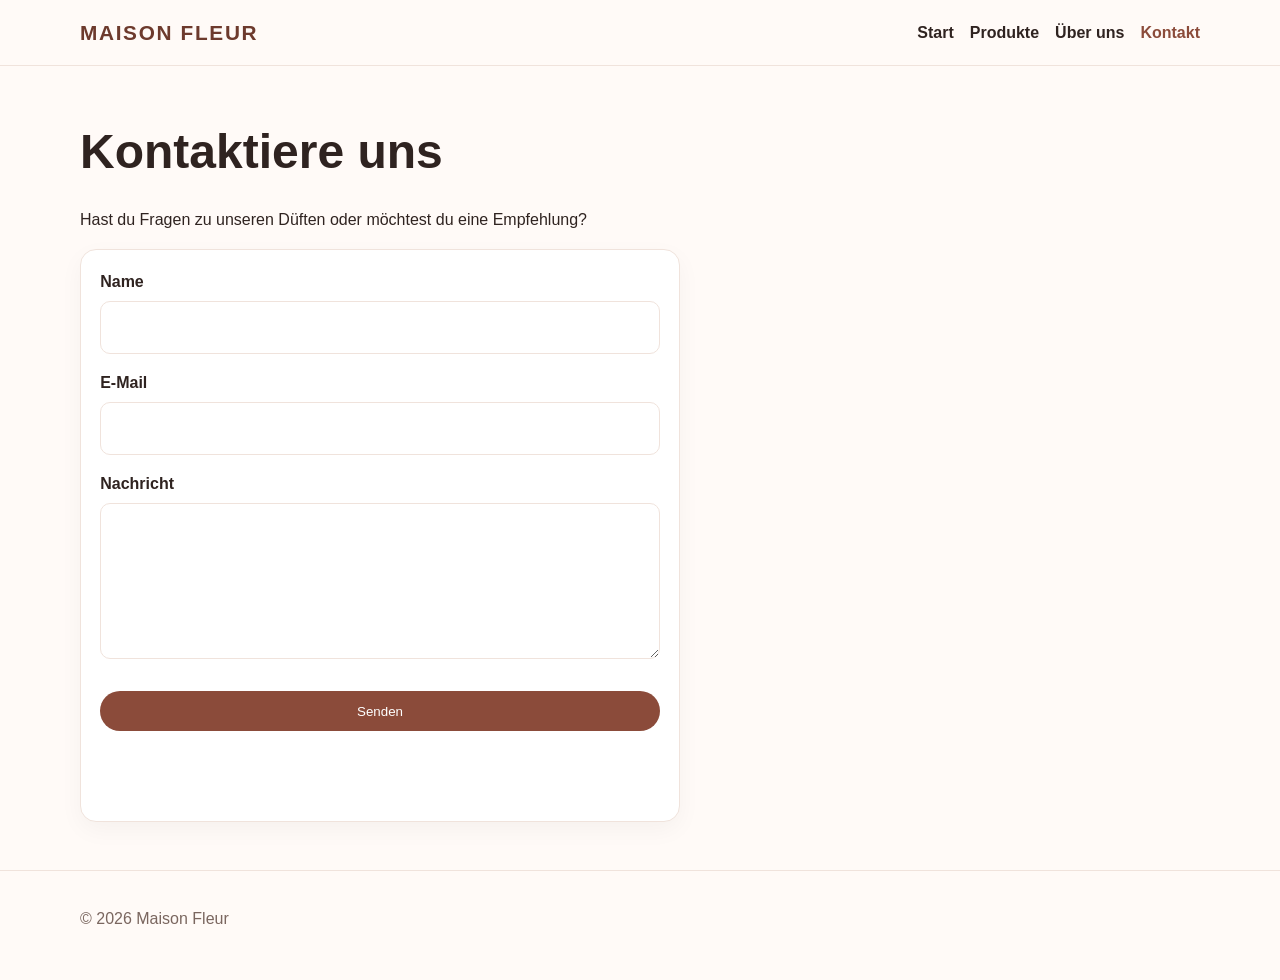
==== kontakt.html @ 1e52252b "first" ====
<!DOCTYPE html>
<html lang="de">
  <head>
    <meta charset="UTF-8" />
    <meta name="viewport" content="width=device-width, initial-scale=1.0" />
    <title>Parfüm Shop | Kontakt</title>
    <link rel="stylesheet" href="styles.css" />
  </head>
  <body>
    <header class="site-header">
      <div class="container nav-bar">
        <a href="index.html" class="logo">Maison Fleur</a>
        <button class="nav-toggle" aria-label="Menü öffnen" aria-expanded="false">
          ☰
        </button>
        <nav class="nav-links">
          <a href="index.html">Start</a>
          <a href="produkte.html">Produkte</a>
          <a href="ueber-uns.html">Über uns</a>
          <a href="kontakt.html" class="active">Kontakt</a>
        </nav>
      </div>
    </header>

    <main class="container section contact-page">
      <h1>Kontaktiere uns</h1>
      <p>Hast du Fragen zu unseren Düften oder möchtest du eine Empfehlung?</p>

      <form id="contactForm" class="contact-form">
        <label>
          Name
          <input type="text" name="name" required />
        </label>
        <label>
          E-Mail
          <input type="email" name="email" required />
        </label>
        <label>
          Nachricht
          <textarea name="message" rows="5" required></textarea>
        </label>
        <button class="btn btn-primary" type="submit">Senden</button>
        <p id="formMessage" class="form-message"></p>
      </form>
    </main>

    <footer class="site-footer">
      <div class="container footer-content">
        <p>© <span id="year"></span> Maison Fleur</p>
      </div>
    </footer>

    <script src="script.js"></script>
  </body>
</html>
---- styles.css ----
:root {
  --bg: #fffaf7;
  --text: #2f2320;
  --primary: #8b4b3a;
  --primary-dark: #6d3a2d;
  --muted: #7a665f;
  --card: #ffffff;
  --border: #f0e3dc;
}

* {
  box-sizing: border-box;
}

body {
  margin: 0;
  font-family: Arial, Helvetica, sans-serif;
  background: var(--bg);
  color: var(--text);
  line-height: 1.6;
}

img {
  width: 100%;
  display: block;
  border-radius: 12px;
}

.container {
  width: min(1120px, 92%);
  margin: 0 auto;
}

.site-header {
  background: rgba(255, 250, 247, 0.95);
  border-bottom: 1px solid var(--border);
  position: sticky;
  top: 0;
  z-index: 10;
}

.nav-bar {
  display: flex;
  justify-content: space-between;
  align-items: center;
  padding: 1rem 0;
}

.logo {
  font-size: 1.3rem;
  font-weight: 700;
  color: var(--primary-dark);
  text-decoration: none;
  letter-spacing: 0.08em;
  text-transform: uppercase;
}

.nav-links {
  display: flex;
  gap: 1rem;
}

.nav-links a {
  text-decoration: none;
  color: var(--text);
  font-weight: 600;
}

.nav-links a.active,
.nav-links a:hover {
  color: var(--primary);
}

.nav-toggle {
  display: none;
  border: 0;
  background: transparent;
  font-size: 1.4rem;
  cursor: pointer;
}

.hero {
  padding: 4rem 0 3rem;
  background: linear-gradient(135deg, #fff5ef, #f7e8de);
}

.hero-grid {
  display: grid;
  grid-template-columns: 1.2fr 0.8fr;
  gap: 2rem;
  align-items: center;
}

.eyebrow {
  color: var(--primary);
  letter-spacing: 0.2em;
  text-transform: uppercase;
  font-weight: 700;
  font-size: 0.8rem;
}

.hero h1,
.section h1 {
  font-size: clamp(2rem, 4vw, 3rem);
  margin: 0 0 1rem;
}

.hero-card,
.card,
.info-box,
.contact-form {
  background: var(--card);
  border: 1px solid var(--border);
  border-radius: 16px;
  padding: 1.2rem;
  box-shadow: 0 8px 24px rgba(0, 0, 0, 0.04);
}

.btn {
  display: inline-block;
  padding: 0.8rem 1.2rem;
  border-radius: 999px;
  text-decoration: none;
  border: none;
  cursor: pointer;
  margin-top: 1rem;
}

.btn-primary {
  background: var(--primary);
  color: white;
}

.btn-primary:hover {
  background: var(--primary-dark);
}

.section {
  padding: 3rem 0;
}

.card-grid {
  display: grid;
  grid-template-columns: repeat(3, 1fr);
  gap: 1.2rem;
  margin-top: 1.5rem;
}

.card h3 {
  margin-bottom: 0.3rem;
}

.card span {
  color: var(--primary);
  font-weight: 700;
}

.intro-text {
  color: var(--muted);
}

.about-page p,
.contact-page p {
  max-width: 700px;
}

.info-box ul {
  padding-left: 1.2rem;
}

.contact-form {
  display: grid;
  gap: 1rem;
  max-width: 600px;
}

.contact-form label {
  display: grid;
  gap: 0.4rem;
  font-weight: 600;
}

.contact-form input,
.contact-form textarea {
  border: 1px solid var(--border);
  border-radius: 10px;
  padding: 0.8rem;
  font: inherit;
}

.form-message {
  min-height: 1.4rem;
  color: var(--primary-dark);
  font-weight: 600;
}

.site-footer {
  border-top: 1px solid var(--border);
  padding: 1.2rem 0 2rem;
  color: var(--muted);
}

.footer-content {
  display: flex;
  justify-content: space-between;
  flex-wrap: wrap;
  gap: 0.5rem;
}

@media (max-width: 768px) {
  .nav-toggle {
    display: block;
  }

  .nav-links {
    display: none;
    flex-direction: column;
    position: absolute;
    top: 60px;
    right: 4%;
    background: white;
    padding: 1rem;
    border: 1px solid var(--border);
    border-radius: 12px;
  }

  .nav-links.open {
    display: flex;
  }

  .hero-grid,
  .card-grid {
    grid-template-columns: 1fr;
  }
}
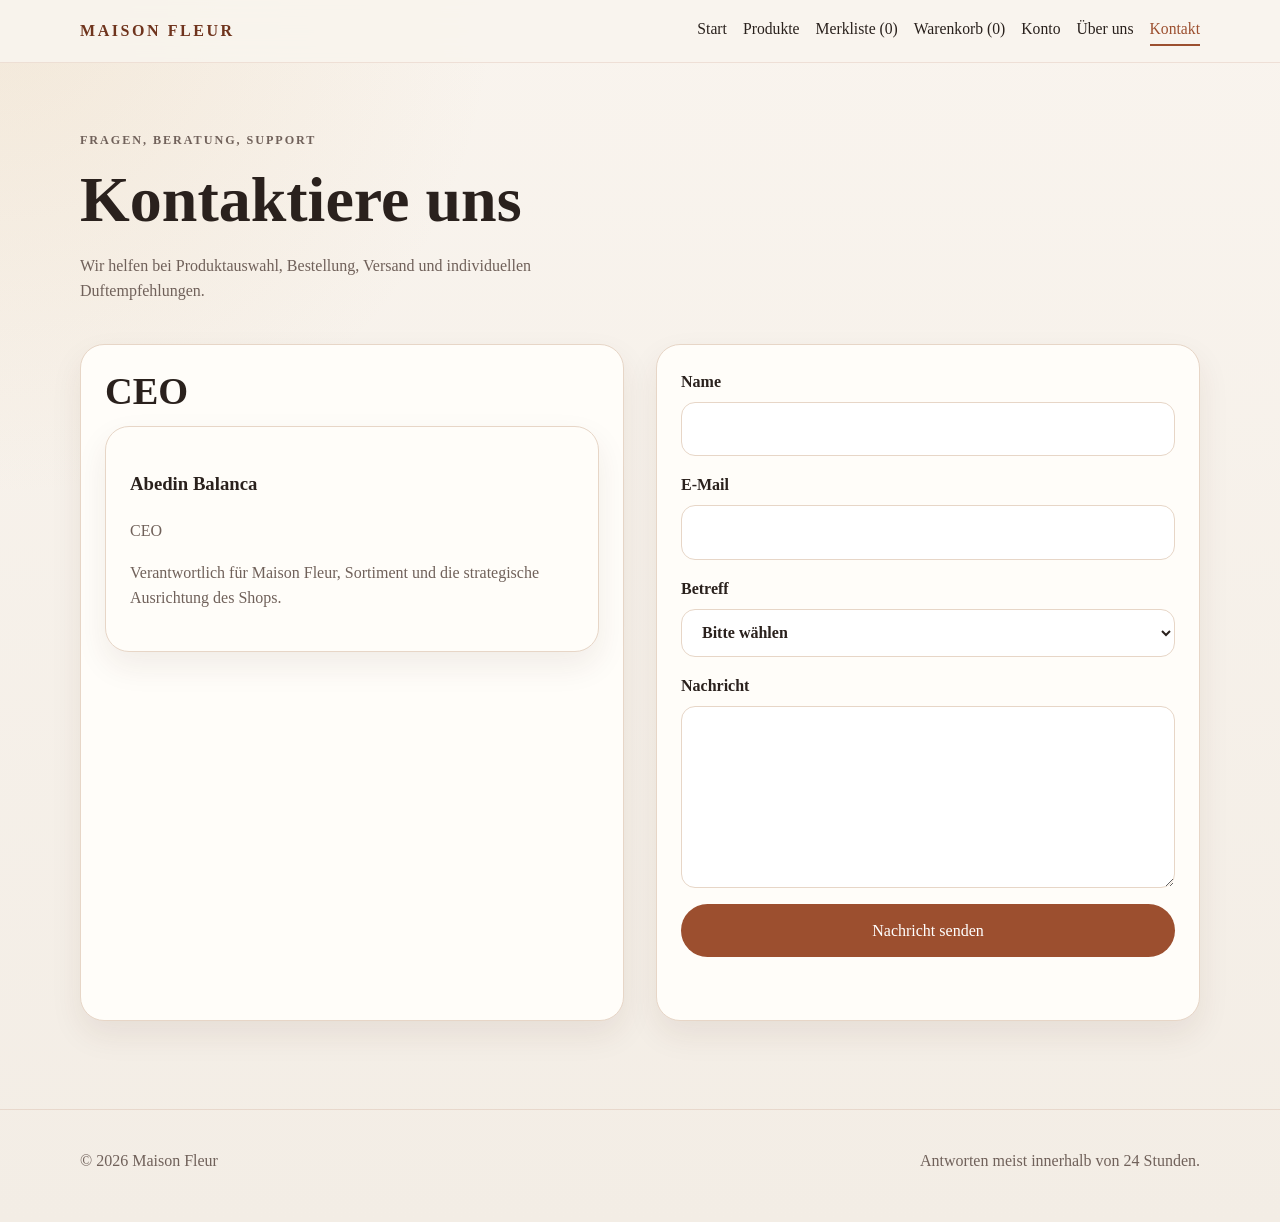
==== commit e800c06b: "ki doku, doku readme" ====
--- a/kontakt.html
+++ b/kontakt.html
@@ -3,7 +3,11 @@
   <head>
     <meta charset="UTF-8" />
     <meta name="viewport" content="width=device-width, initial-scale=1.0" />
-    <title>Parfüm Shop | Kontakt</title>
+    <title>Maison Fleur | Kontakt</title>
+    <meta
+      name="description"
+      content="Kontaktseite mit CEO-Informationen und Formular mit Betreffauswahl für Anliegen rund um den Shop."
+    />
     <link rel="stylesheet" href="styles.css" />
   </head>
   <body>
@@ -11,11 +15,14 @@
       <div class="container nav-bar">
         <a href="index.html" class="logo">Maison Fleur</a>
         <button class="nav-toggle" aria-label="Menü öffnen" aria-expanded="false">
-          ☰
+          &#9776;
         </button>
         <nav class="nav-links">
           <a href="index.html">Start</a>
           <a href="produkte.html">Produkte</a>
+          <a href="wishlist.html">Merkliste (<span data-wishlist-count>0</span>)</a>
+          <a href="cart.html">Warenkorb (<span data-cart-count>0</span>)</a>
+          <a href="account.html">Konto</a>
           <a href="ueber-uns.html">Über uns</a>
           <a href="kontakt.html" class="active">Kontakt</a>
         </nav>
@@ -23,33 +30,67 @@
     </header>
 
     <main class="container section contact-page">
-      <h1>Kontaktiere uns</h1>
-      <p>Hast du Fragen zu unseren Düften oder möchtest du eine Empfehlung?</p>
+      <div class="section-head">
+        <div>
+          <p class="eyebrow">Fragen, Beratung, Support</p>
+          <h1>Kontaktiere uns</h1>
+          <p class="intro-text">
+            Wir helfen bei Produktauswahl, Bestellung, Versand und individuellen Duftempfehlungen.
+          </p>
+        </div>
+      </div>
 
-      <form id="contactForm" class="contact-form">
-        <label>
-          Name
-          <input type="text" name="name" required />
-        </label>
-        <label>
-          E-Mail
-          <input type="email" name="email" required />
-        </label>
-        <label>
-          Nachricht
-          <textarea name="message" rows="5" required></textarea>
-        </label>
-        <button class="btn btn-primary" type="submit">Senden</button>
-        <p id="formMessage" class="form-message"></p>
-      </form>
+      <div class="content-grid">
+        <section class="info-box">
+          <h2>CEO</h2>
+          <div class="team-list">
+            <article class="team-card">
+              <h3>Abedin Balanca</h3>
+              <p>CEO</p>
+              <p>Verantwortlich für Maison Fleur, Sortiment und die strategische Ausrichtung des Shops.</p>
+            </article>
+          </div>
+        </section>
+
+        <section class="contact-form-wrap">
+          <form id="contactForm" class="contact-form">
+            <label>
+              Name
+              <input type="text" name="name" required />
+            </label>
+            <label>
+              E-Mail
+              <input type="email" name="email" required />
+            </label>
+            <label>
+              Betreff
+              <select name="subject" required>
+                <option value="">Bitte wählen</option>
+                <option value="Produktberatung">Produktberatung</option>
+                <option value="Bestellung">Frage zur Bestellung</option>
+                <option value="Versand">Versand und Lieferung</option>
+                <option value="Rückgabe">Rückgabe oder Reklamation</option>
+              </select>
+            </label>
+            <label>
+              Nachricht
+              <textarea name="message" rows="6" required></textarea>
+            </label>
+            <button class="btn btn-primary" type="submit">Nachricht senden</button>
+            <p id="contactMessage" class="form-message"></p>
+          </form>
+        </section>
+      </div>
     </main>
 
     <footer class="site-footer">
       <div class="container footer-content">
-        <p>© <span id="year"></span> Maison Fleur</p>
+        <p>&copy; <span id="year"></span> Maison Fleur</p>
+        <p>Antworten meist innerhalb von 24 Stunden.</p>
       </div>
     </footer>
 
+    <script src="data.js"></script>
     <script src="script.js"></script>
   </body>
 </html>
--- a/styles.css
+++ b/styles.css
@@ -1,21 +1,28 @@
 :root {
-  --bg: #fffaf7;
-  --text: #2f2320;
-  --primary: #8b4b3a;
-  --primary-dark: #6d3a2d;
-  --muted: #7a665f;
-  --card: #ffffff;
-  --border: #f0e3dc;
+  --bg: #f6f1ea;
+  --surface: #fffdf9;
+  --text: #2a211d;
+  --muted: #70615a;
+  --primary: #9c4f2f;
+  --primary-dark: #6f341d;
+  --border: #e7d6c7;
+  --shadow: 0 14px 32px rgba(78, 42, 24, 0.08);
 }
 
 * {
   box-sizing: border-box;
 }
 
+html {
+  scroll-behavior: smooth;
+}
+
 body {
   margin: 0;
-  font-family: Arial, Helvetica, sans-serif;
-  background: var(--bg);
+  font-family: Georgia, "Times New Roman", serif;
+  background:
+    radial-gradient(circle at top left, rgba(217, 181, 125, 0.18), transparent 28%),
+    linear-gradient(180deg, #f9f4ee 0%, #f3ede5 100%);
   color: var(--text);
   line-height: 1.6;
 }
@@ -23,7 +30,12 @@
 img {
   width: 100%;
   display: block;
-  border-radius: 12px;
+  border-radius: 18px;
+  object-fit: cover;
+}
+
+a {
+  color: inherit;
 }
 
 .container {
@@ -32,204 +44,467 @@
 }
 
 .site-header {
-  background: rgba(255, 250, 247, 0.95);
-  border-bottom: 1px solid var(--border);
   position: sticky;
   top: 0;
-  z-index: 10;
+  z-index: 20;
+  backdrop-filter: blur(14px);
+  background: rgba(249, 244, 238, 0.9);
+  border-bottom: 1px solid rgba(156, 79, 47, 0.12);
 }
 
 .nav-bar {
   display: flex;
+  align-items: center;
   justify-content: space-between;
+  gap: 1rem;
+  padding: 1rem 0;
+}
+
+.logo {
+  text-decoration: none;
+  text-transform: uppercase;
+  letter-spacing: 0.16em;
+  font-weight: 700;
+  color: var(--primary-dark);
+}
+
+.nav-links {
+  display: flex;
   align-items: center;
-  padding: 1rem 0;
-}
-
-.logo {
-  font-size: 1.3rem;
-  font-weight: 700;
-  color: var(--primary-dark);
-  text-decoration: none;
-  letter-spacing: 0.08em;
-  text-transform: uppercase;
-}
-
-.nav-links {
-  display: flex;
-  gap: 1rem;
+  gap: 1rem;
+  flex-wrap: wrap;
 }
 
 .nav-links a {
   text-decoration: none;
-  color: var(--text);
-  font-weight: 600;
-}
-
-.nav-links a.active,
-.nav-links a:hover {
+  font-size: 0.98rem;
+  padding-bottom: 0.2rem;
+  border-bottom: 2px solid transparent;
+}
+
+.nav-links a:hover,
+.nav-links a.active {
   color: var(--primary);
+  border-color: var(--primary);
 }
 
 .nav-toggle {
   display: none;
   border: 0;
   background: transparent;
-  font-size: 1.4rem;
+  font-size: 1.7rem;
+  color: var(--primary-dark);
   cursor: pointer;
 }
 
 .hero {
-  padding: 4rem 0 3rem;
-  background: linear-gradient(135deg, #fff5ef, #f7e8de);
-}
-
-.hero-grid {
+  padding: 5rem 0 4rem;
+}
+
+.hero-grid,
+.content-grid,
+.detail-layout,
+.cart-layout,
+.account-layout {
+  display: grid;
+  grid-template-columns: repeat(2, minmax(0, 1fr));
+  gap: 2rem;
+}
+
+.hero-copy {
+  max-width: 60ch;
+}
+
+.hero-actions,
+.action-row,
+.cart-controls {
+  display: flex;
+  flex-wrap: wrap;
+  gap: 1rem;
+}
+
+.hero-card,
+.card,
+.info-box,
+.contact-form,
+.newsletter-panel,
+.filter-panel,
+.order-form,
+.team-card {
+  background: var(--surface);
+  border: 1px solid var(--border);
+  border-radius: 24px;
+  box-shadow: var(--shadow);
+}
+
+.hero-card,
+.info-box,
+.newsletter-panel,
+.filter-panel,
+.contact-form,
+.order-form,
+.team-card {
+  padding: 1.5rem;
+}
+
+.section {
+  padding: 3.5rem 0;
+}
+
+.section-head {
+  display: flex;
+  justify-content: space-between;
+  align-items: end;
+  gap: 1rem;
+  margin-bottom: 1.5rem;
+}
+
+.hero h1,
+.section h1 {
+  font-size: clamp(2.2rem, 5vw, 4rem);
+}
+
+.section h2 {
+  font-size: clamp(1.6rem, 3vw, 2.4rem);
+}
+
+.section h1,
+.section h2,
+.hero h1 {
+  margin: 0 0 0.8rem;
+  line-height: 1.15;
+}
+
+.eyebrow,
+.badge,
+.card-category {
+  text-transform: uppercase;
+  letter-spacing: 0.16em;
+  font-size: 0.76rem;
+  color: var(--primary);
+  font-weight: 700;
+}
+
+.badge {
+  display: inline-block;
+  padding: 0.35rem 0.7rem;
+  border-radius: 999px;
+  background: rgba(156, 79, 47, 0.08);
+}
+
+.btn {
+  display: inline-flex;
+  align-items: center;
+  justify-content: center;
+  padding: 0.85rem 1.25rem;
+  border: 0;
+  border-radius: 999px;
+  font: inherit;
+  text-decoration: none;
+  cursor: pointer;
+}
+
+.btn-primary {
+  background: var(--primary);
+  color: #fff;
+}
+
+.btn-primary:hover {
+  background: var(--primary-dark);
+}
+
+.btn-secondary {
+  background: transparent;
+  color: var(--primary-dark);
+  border: 1px solid var(--border);
+}
+
+.text-link {
+  color: var(--primary-dark);
+  font-weight: 700;
+}
+
+.price,
+.detail-price,
+.card-meta span {
+  color: var(--primary-dark);
+  font-size: 1.15rem;
+  font-weight: 700;
+}
+
+.card-grid {
+  display: grid;
+  grid-template-columns: repeat(3, minmax(0, 1fr));
+  gap: 1.4rem;
+}
+
+.category-grid {
+  display: grid;
+  grid-template-columns: repeat(4, minmax(0, 1fr));
+  gap: 1.2rem;
+}
+
+.category-card {
+  display: block;
+  text-decoration: none;
+  padding: 1.4rem;
+  background: linear-gradient(180deg, rgba(255, 246, 236, 0.95), rgba(255, 255, 255, 0.98));
+  border: 1px solid var(--border);
+  border-radius: 22px;
+  box-shadow: var(--shadow);
+}
+
+.product-card {
+  overflow: hidden;
+  padding: 0;
+}
+
+.product-card img {
+  height: 280px;
+}
+
+.card-body {
+  padding: 1.2rem;
+}
+
+.card-meta {
+  display: flex;
+  justify-content: space-between;
+  align-items: center;
+  gap: 1rem;
+}
+
+.newsletter-panel {
   display: grid;
   grid-template-columns: 1.2fr 0.8fr;
   gap: 2rem;
   align-items: center;
 }
 
-.eyebrow {
-  color: var(--primary);
-  letter-spacing: 0.2em;
-  text-transform: uppercase;
+.newsletter-form,
+.contact-form,
+.order-form {
+  display: grid;
+  gap: 1rem;
+}
+
+.filter-panel {
+  margin-bottom: 1.5rem;
+}
+
+.filter-actions {
+  display: flex;
+  flex-wrap: wrap;
+  gap: 0.8rem;
+}
+
+.filter-btn {
+  border: 1px solid var(--border);
+  background: #fff;
+  color: var(--text);
+  border-radius: 999px;
+  padding: 0.75rem 1rem;
+  font: inherit;
+  cursor: pointer;
+}
+
+.filter-btn.active,
+.filter-btn:hover {
+  background: var(--primary);
+  color: #fff;
+  border-color: var(--primary);
+}
+
+.result-count {
+  margin-bottom: 1rem;
+  color: var(--muted);
+}
+
+.detail-layout,
+.detail-media,
+.detail-content,
+.cart-items,
+.cart-summary {
+  align-items: start;
+  display: grid;
+  gap: 1.2rem;
+}
+
+.note-list {
+  display: flex;
+  flex-wrap: wrap;
+  gap: 0.7rem;
+}
+
+.note-list span {
+  padding: 0.5rem 0.8rem;
+  border-radius: 999px;
+  background: rgba(156, 79, 47, 0.08);
+  color: var(--primary-dark);
+}
+
+.team-list {
+  display: grid;
+  gap: 1rem;
+}
+
+.cart-item {
+  display: grid;
+  grid-template-columns: 180px 1fr;
+  gap: 1rem;
+  padding: 1rem;
+}
+
+.cart-item img {
+  height: 180px;
+}
+
+.cart-item-body {
+  display: grid;
+  gap: 0.75rem;
+}
+
+label {
+  display: grid;
+  gap: 0.45rem;
   font-weight: 700;
-  font-size: 0.8rem;
-}
-
-.hero h1,
-.section h1 {
-  font-size: clamp(2rem, 4vw, 3rem);
-  margin: 0 0 1rem;
-}
-
-.hero-card,
-.card,
-.info-box,
-.contact-form {
-  background: var(--card);
+}
+
+input,
+textarea,
+select {
+  width: 100%;
   border: 1px solid var(--border);
-  border-radius: 16px;
-  padding: 1.2rem;
-  box-shadow: 0 8px 24px rgba(0, 0, 0, 0.04);
-}
-
-.btn {
-  display: inline-block;
-  padding: 0.8rem 1.2rem;
-  border-radius: 999px;
-  text-decoration: none;
-  border: none;
-  cursor: pointer;
-  margin-top: 1rem;
-}
-
-.btn-primary {
-  background: var(--primary);
-  color: white;
-}
-
-.btn-primary:hover {
-  background: var(--primary-dark);
-}
-
-.section {
-  padding: 3rem 0;
-}
-
-.card-grid {
-  display: grid;
-  grid-template-columns: repeat(3, 1fr);
-  gap: 1.2rem;
-  margin-top: 1.5rem;
-}
-
-.card h3 {
-  margin-bottom: 0.3rem;
-}
-
-.card span {
-  color: var(--primary);
-  font-weight: 700;
-}
-
-.intro-text {
-  color: var(--muted);
-}
-
+  border-radius: 14px;
+  padding: 0.85rem 1rem;
+  background: #fff;
+  font: inherit;
+  color: var(--text);
+}
+
+.intro-text,
 .about-page p,
 .contact-page p {
-  max-width: 700px;
-}
-
-.info-box ul {
-  padding-left: 1.2rem;
-}
-
-.contact-form {
-  display: grid;
-  gap: 1rem;
-  max-width: 600px;
-}
-
-.contact-form label {
-  display: grid;
-  gap: 0.4rem;
-  font-weight: 600;
-}
-
-.contact-form input,
-.contact-form textarea {
-  border: 1px solid var(--border);
-  border-radius: 10px;
-  padding: 0.8rem;
-  font: inherit;
+  max-width: 70ch;
+  color: var(--muted);
 }
 
 .form-message {
   min-height: 1.4rem;
-  color: var(--primary-dark);
-  font-weight: 600;
+  margin: 0;
+  color: var(--primary-dark);
+  font-weight: 700;
 }
 
 .site-footer {
-  border-top: 1px solid var(--border);
-  padding: 1.2rem 0 2rem;
+  margin-top: 2rem;
+  padding: 1.4rem 0 2rem;
+  border-top: 1px solid rgba(156, 79, 47, 0.14);
   color: var(--muted);
 }
 
 .footer-content {
   display: flex;
   justify-content: space-between;
+  gap: 1rem;
   flex-wrap: wrap;
-  gap: 0.5rem;
+}
+
+@media (max-width: 992px) {
+  .card-grid,
+  .category-grid {
+    grid-template-columns: repeat(2, minmax(0, 1fr));
+  }
+
+  .hero-grid,
+  .newsletter-panel,
+  .content-grid,
+  .detail-layout,
+  .cart-layout,
+  .account-layout {
+    grid-template-columns: 1fr;
+  }
 }
 
 @media (max-width: 768px) {
+  .hero {
+    padding: 4rem 0 3rem;
+  }
+
+  .section {
+    padding: 3rem 0;
+  }
+
   .nav-toggle {
     display: block;
   }
 
   .nav-links {
     display: none;
+    position: absolute;
+    right: 4%;
+    top: 72px;
+    width: min(300px, 88vw);
+    padding: 1rem;
+    border-radius: 20px;
+    border: 1px solid var(--border);
+    background: rgba(255, 253, 249, 0.98);
+    box-shadow: var(--shadow);
     flex-direction: column;
-    position: absolute;
-    top: 60px;
-    right: 4%;
-    background: white;
-    padding: 1rem;
-    border: 1px solid var(--border);
-    border-radius: 12px;
+    align-items: flex-start;
   }
 
   .nav-links.open {
     display: flex;
   }
 
-  .hero-grid,
-  .card-grid {
+  .card-grid,
+  .category-grid,
+  .cart-item {
     grid-template-columns: 1fr;
   }
-}
+
+  .section-head,
+  .card-meta,
+  .action-row,
+  .cart-controls {
+    flex-direction: column;
+    align-items: flex-start;
+  }
+}
+
+@media (max-width: 480px) {
+  .container {
+    width: 94%;
+  }
+
+  .hero h1,
+  .section h1 {
+    font-size: clamp(1.9rem, 9vw, 2.6rem);
+  }
+
+  .section h2 {
+    font-size: clamp(1.4rem, 7vw, 2rem);
+  }
+
+  .hero-card,
+  .info-box,
+  .newsletter-panel,
+  .filter-panel,
+  .contact-form,
+  .order-form,
+  .team-card {
+    padding: 1.1rem;
+    border-radius: 18px;
+  }
+
+  .product-card img,
+  .cart-item img {
+    height: 240px;
+  }
+
+  .btn,
+  .filter-btn {
+    width: 100%;
+  }
+}
